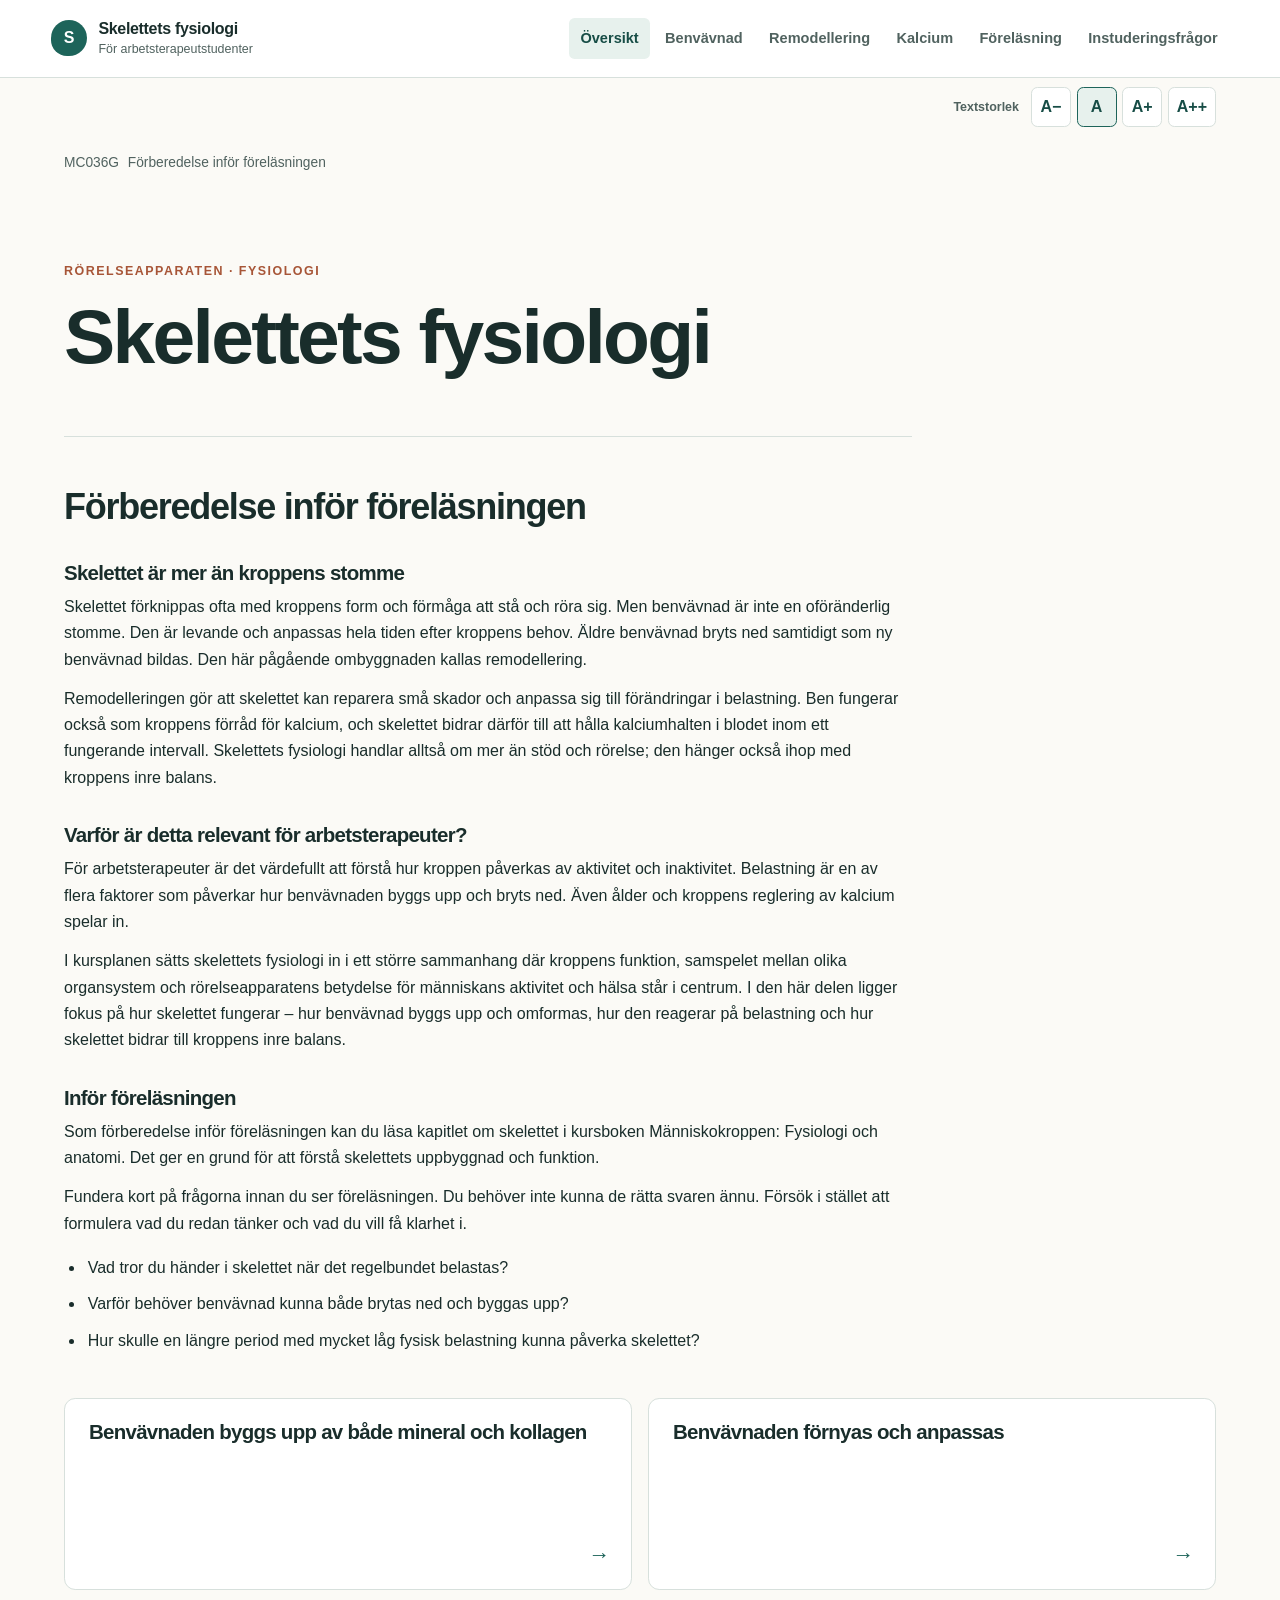
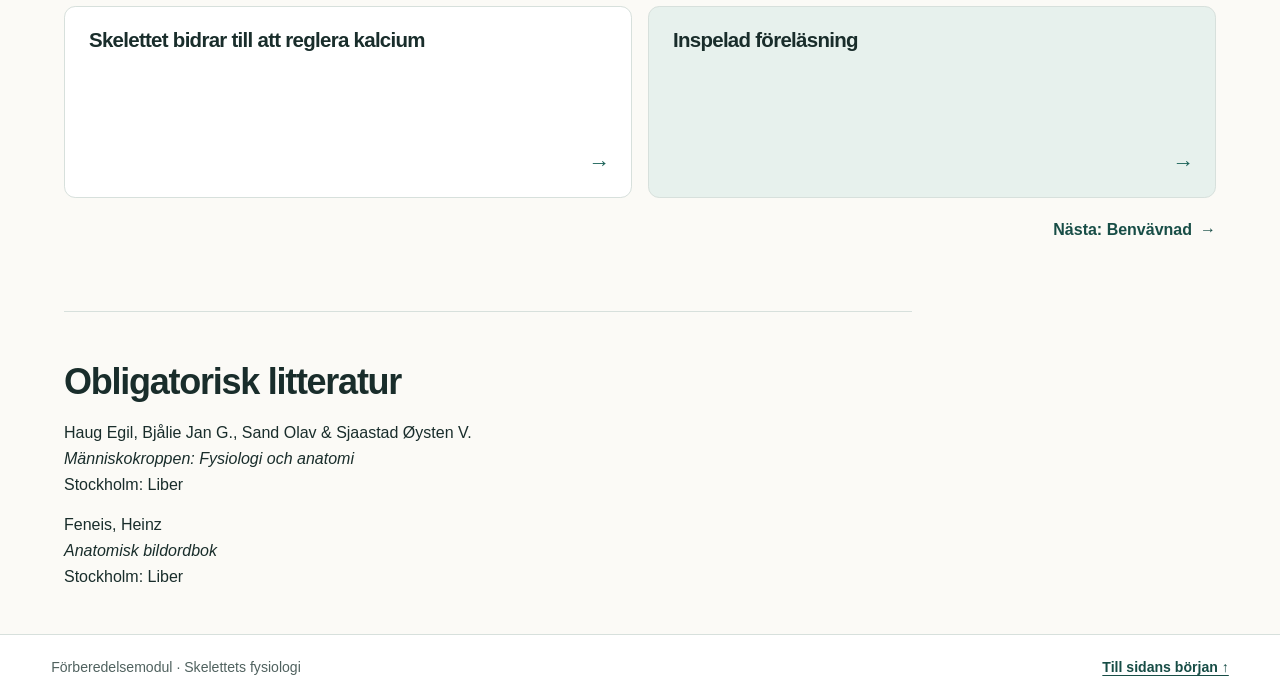
==== index.html @ 3bd1dd03 "Add files via upload Lägg till webbplatsen om skelettets fysiologi." ====
<!doctype html>
<html lang="sv">
<head>
  <meta charset="utf-8">
  <meta name="viewport" content="width=device-width, initial-scale=1">
  <meta name="description" content="Förberedelse inför föreläsningen om skelettets fysiologi för arbetsterapeutstudenter.">
  <title>Skelettets fysiologi | Förberedelse</title>
  <link rel="stylesheet" href="assets/site.css">
  <script src="assets/site.js" defer></script>
</head>
<body>
  <a class="skip-link" href="#main">Hoppa till innehållet</a>
  <header class="site-header">
    <a class="brand" href="index.html" aria-label="Skelettets fysiologi, startsida"><span class="brand-mark" aria-hidden="true">S</span><span><strong>Skelettets fysiologi</strong><small>För arbetsterapeutstudenter</small></span></a>
    <nav class="primary-nav" aria-label="Huvudnavigation"><a href="index.html" aria-current="page">Översikt</a><a href="benvavnad.html">Benvävnad</a><a href="remodellering.html">Remodellering</a><a href="kalcium.html">Kalcium</a><a href="forelasning.html">Föreläsning</a><a href="instuderingsfragor.html">Instuderingsfrågor</a></nav>
  </header>
  <main id="main" class="page-shell">
    <div class="page-topline"><span>MC036G</span><span>Förberedelse inför föreläsningen</span></div>
    <section class="hero">
      <p class="eyebrow">Rörelseapparaten · Fysiologi</p>
      <h1>Skelettets fysiologi</h1>
    </section>
    <section class="content-section narrow-copy">
      <h2>Förberedelse inför föreläsningen</h2>
      <h3>Skelettet är mer än kroppens stomme</h3>
      <p>Skelettet förknippas ofta med kroppens form och förmåga att stå och röra sig. Men benvävnad är inte en oföränderlig stomme. Den är levande och anpassas hela tiden efter kroppens behov. Äldre benvävnad bryts ned samtidigt som ny benvävnad bildas. Den här pågående ombyggnaden kallas remodellering.</p>
      <p>Remodelleringen gör att skelettet kan reparera små skador och anpassa sig till förändringar i belastning. Ben fungerar också som kroppens förråd för kalcium, och skelettet bidrar därför till att hålla kalciumhalten i blodet inom ett fungerande intervall. Skelettets fysiologi handlar alltså om mer än stöd och rörelse; den hänger också ihop med kroppens inre balans.</p>
      <h3>Varför är detta relevant för arbetsterapeuter?</h3>
      <p>För arbetsterapeuter är det värdefullt att förstå hur kroppen påverkas av aktivitet och inaktivitet. Belastning är en av flera faktorer som påverkar hur benvävnaden byggs upp och bryts ned. Även ålder och kroppens reglering av kalcium spelar in.</p>
      <p>I kursplanen sätts skelettets fysiologi in i ett större sammanhang där kroppens funktion, samspelet mellan olika organsystem och rörelseapparatens betydelse för människans aktivitet och hälsa står i centrum. I den här delen ligger fokus på hur skelettet fungerar – hur benvävnad byggs upp och omformas, hur den reagerar på belastning och hur skelettet bidrar till kroppens inre balans.</p>
      <h3>Inför föreläsningen</h3>
      <p>Som förberedelse inför föreläsningen kan du läsa kapitlet om skelettet i kursboken Människokroppen: Fysiologi och anatomi. Det ger en grund för att förstå skelettets uppbyggnad och funktion.</p>
      <p>Fundera kort på frågorna innan du ser föreläsningen. Du behöver inte kunna de rätta svaren ännu. Försök i stället att formulera vad du redan tänker och vad du vill få klarhet i.</p>
      <ul class="question-list">
        <li>Vad tror du händer i skelettet när det regelbundet belastas?</li>
        <li>Varför behöver benvävnad kunna både brytas ned och byggas upp?</li>
        <li>Hur skulle en längre period med mycket låg fysisk belastning kunna påverka skelettet?</li>
      </ul>
    </section>
    <nav class="card-grid topic-links" aria-label="Skelettets fysiologi">
      <a class="topic-card" href="benvavnad.html"><h3>Benvävnaden byggs upp av både mineral och kollagen</h3><span class="card-arrow" aria-hidden="true">→</span></a>
      <a class="topic-card" href="remodellering.html"><h3>Benvävnaden förnyas och anpassas</h3><span class="card-arrow" aria-hidden="true">→</span></a>
      <a class="topic-card" href="kalcium.html"><h3>Skelettet bidrar till att reglera kalcium</h3><span class="card-arrow" aria-hidden="true">→</span></a>
      <a class="topic-card topic-card-accent" href="forelasning.html"><h3>Inspelad föreläsning</h3><span class="card-arrow" aria-hidden="true">→</span></a>
    </nav>
    <nav class="page-navigation" aria-label="Gå vidare"><span></span><a class="next-link" href="benvavnad.html">Nästa: Benvävnad <span aria-hidden="true">→</span></a></nav>
    <section class="content-section narrow-copy literature-section">
      <h2>Obligatorisk litteratur</h2>
      <p>Haug Egil, Bjålie Jan G., Sand Olav &amp; Sjaastad Øysten V.<br><em>Människokroppen: Fysiologi och anatomi</em><br>Stockholm: Liber</p>
      <p>Feneis, Heinz<br><em>Anatomisk bildordbok</em><br>Stockholm: Liber</p>
    </section>
  </main>
  <footer class="site-footer"><p>Förberedelsemodul · Skelettets fysiologi</p><a href="#main">Till sidans början ↑</a></footer>
</body>
</html>
---- assets/site.css ----
@charset "utf-8";
:root {
  color-scheme: light;
  --ink: #192d2b;
  --muted: #50625f;
  --paper: #fbfaf6;
  --surface: #ffffff;
  --line: #d7e0dc;
  --accent: #1d645a;
  --accent-dark: #174d46;
  --accent-soft: #e7f1ed;
  --warm: #a75537;
  --warm-soft: #f5eae3;
  --text-scale: 1;
  font-family: Arial, Helvetica, sans-serif;
  font-size: calc(16px * var(--text-scale));
  line-height: 1.65;
  background: var(--paper);
  color: var(--ink);
}
* { box-sizing: border-box; }
html { scroll-behavior: smooth; }
body { margin: 0; min-width: 320px; }
a { color: var(--accent-dark); text-decoration-thickness: .08em; text-underline-offset: .18em; }
a:hover { color: #0d3d36; }
button, input { font: inherit; }
button:focus-visible, a:focus-visible, input:focus-visible { outline: 3px solid #a75537; outline-offset: 3px; }
.skip-link { position: absolute; top: .6rem; left: .6rem; z-index: 10; transform: translateY(-180%); padding: .65rem 1rem; border-radius: .35rem; background: var(--ink); color: white; }
.skip-link:focus { transform: translateY(0); color: white; }
.site-header { display: flex; align-items: center; justify-content: space-between; gap: 1.5rem; padding: 1.1rem clamp(1rem, 4vw, 3.5rem); background: var(--surface); border-bottom: 1px solid var(--line); }
.brand { display: inline-flex; align-items: center; gap: .7rem; color: var(--ink); text-decoration: none; line-height: 1.25; flex: 0 0 auto; }
.brand strong { display: block; font-size: 1rem; letter-spacing: -.02em; }
.brand small { display: block; margin-top: .18rem; color: var(--muted); font-size: .78rem; }
.brand-mark { display: grid; place-items: center; width: 2.25rem; height: 2.25rem; border-radius: 50% 50% 50% 1rem; background: var(--accent); color: white; font-weight: 700; }
.primary-nav { display: flex; align-items: center; justify-content: flex-end; flex-wrap: wrap; gap: .25rem; }
.primary-nav a { padding: .55rem .7rem; border-radius: .35rem; font-size: .91rem; font-weight: 700; text-decoration: none; color: var(--muted); }
.primary-nav a:hover, .primary-nav a[aria-current="page"] { color: var(--accent-dark); background: var(--accent-soft); }
.page-shell { width: min(100% - 2rem, 72rem); margin: 0 auto; }
.page-topline { display: flex; gap: .55rem; align-items: center; padding: 1.4rem 0 .5rem; color: var(--muted); font-size: .86rem; }
.page-topline a { color: var(--muted); }
.hero { padding: clamp(2.5rem, 7vw, 5rem) 0 3.4rem; max-width: 56rem; }
.eyebrow { margin: 0 0 .65rem; color: var(--warm); font-size: .78rem; font-weight: 700; letter-spacing: .12em; line-height: 1.4; text-transform: uppercase; }
h1, h2, h3 { margin: 0; color: var(--ink); line-height: 1.18; letter-spacing: -.035em; }
h1 { max-width: 16ch; font-size: clamp(2.4rem, 6vw, 4.8rem); }
h2 { font-size: clamp(1.55rem, 3vw, 2.25rem); }
h3 { font-size: 1.28rem; }
p { margin: .8rem 0 0; }
.lead { max-width: 63ch; margin-top: 1.2rem; color: #354a47; font-size: 1.24em; line-height: 1.55; }
.hero > p:not(.eyebrow) { max-width: 68ch; }
.button-link { display: inline-flex; align-items: center; gap: .65rem; margin-top: 1.5rem; padding: .75rem 1rem; border-radius: .4rem; background: var(--accent); color: white; font-weight: 700; text-decoration: none; }
.button-link:hover { background: var(--accent-dark); color: white; }
.content-section { padding: 2.7rem 0; border-top: 1px solid var(--line); }
.two-column { display: grid; grid-template-columns: minmax(0, 1.15fr) minmax(18rem, .85fr); gap: clamp(1.5rem, 5vw, 4.5rem); align-items: start; }
.reading-card, .question-panel { padding: 1.5rem; border: 1px solid var(--line); border-radius: .7rem; background: var(--surface); }
.reading-card h2 { font-size: 1.4rem; }
.card-icon { display: inline-grid; place-items: center; width: 2.2rem; height: 2.2rem; margin-bottom: .9rem; border-radius: 50%; background: var(--accent-soft); color: var(--accent-dark); font-size: 1.25rem; font-weight: 700; }
.book-reference { padding-top: .9rem; border-top: 1px solid var(--line); color: var(--muted); font-size: .92rem; }
.reflection-box { margin: 0 0 2.5rem; padding: 1.8rem clamp(1.1rem, 3vw, 2rem); border: 0; border-left: .28rem solid var(--warm); border-radius: .25rem .7rem .7rem .25rem; background: var(--warm-soft); }
.question-list { display: grid; gap: .65rem; margin: 1.1rem 0 0; padding-left: 1.3rem; }
.question-list li { padding-left: .18rem; }
.section-heading { display: flex; justify-content: space-between; align-items: end; gap: 2rem; margin-bottom: 1.3rem; }
.section-heading > p { max-width: 38ch; margin: 0; color: var(--muted); }
.card-grid { display: grid; grid-template-columns: repeat(2, minmax(0, 1fr)); gap: 1rem; }
.topic-card { position: relative; display: block; min-height: 12rem; padding: 1.35rem 1.5rem 1.65rem; border: 1px solid var(--line); border-radius: .7rem; background: var(--surface); color: var(--ink); text-decoration: none; transition: transform .18s ease, box-shadow .18s ease, border-color .18s ease; }
.topic-card:hover { transform: translateY(-2px); border-color: #91b5aa; box-shadow: 0 .5rem 1.3rem #172e2a12; color: var(--ink); }
.topic-number { display: inline-block; margin-bottom: .75rem; color: var(--warm); font-size: .75rem; font-weight: 700; letter-spacing: .12em; }
.topic-card p { max-width: 45ch; color: var(--muted); }
.card-arrow { position: absolute; right: 1.3rem; bottom: 1rem; color: var(--accent); font-size: 1.35rem; }
.topic-card-accent { background: var(--accent-soft); }
.page-intro { padding: 2.5rem 0 2.7rem; }
.page-intro h1 { max-width: 20ch; font-size: clamp(2.3rem, 5vw, 3.65rem); }
.page-intro .lead { max-width: 60ch; }
.narrow-copy { max-width: 53rem; }
.narrow-copy h2 { margin-top: .4rem; }
.narrow-copy h2 + p { margin-top: 1rem; }
.narrow-copy h3 { margin-top: 2rem; margin-bottom: .55rem; }
.narrow-copy h3 + p { margin-top: 0; }
.literature-section { margin-top: 1.2rem; }
.figure-card { margin: .5rem 0 2.4rem; padding: .75rem; border: 1px solid var(--line); border-radius: .75rem; background: var(--surface); }
.figure-card img { display: block; width: 100%; height: auto; aspect-ratio: 16 / 9; object-fit: contain; border-radius: .45rem; background: #f7f7f3; }
.figure-card figcaption { max-width: 80ch; padding: .85rem .55rem .35rem; color: var(--muted); font-size: .94rem; line-height: 1.55; }
.figure-card figcaption strong { color: var(--ink); }
.insight-panel { padding: 1.8rem; border: 0; border-radius: .7rem; background: var(--accent-soft); }
.insight-panel h2 { max-width: 16ch; }
.takeaway { margin: 2.4rem 0; padding: 1.4rem 1.6rem; border-radius: .6rem; background: #f1efe7; }
.takeaway > p:not(.eyebrow) { max-width: 65ch; font-size: 1.08em; }
.takeaway a { display: inline-block; margin-top: 1rem; font-weight: 700; }
.page-navigation { display: flex; justify-content: space-between; gap: 1rem; padding: 1.2rem 0 3rem; }
.previous-link, .next-link { display: inline-flex; align-items: center; gap: .5rem; max-width: 48%; font-weight: 700; text-decoration: none; }
.site-footer { display: flex; justify-content: space-between; gap: 1rem; padding: 1.3rem clamp(1rem, 4vw, 3.5rem); border-top: 1px solid var(--line); background: var(--surface); color: var(--muted); font-size: .88rem; }
.site-footer p { margin: 0; }
.site-footer a { font-weight: 700; }
.lecture-guidance { padding-top: 1.8rem; }
.lecture-guidance h2 { font-size: 1.55rem; }
.question-panel { background: var(--accent-soft); }
.video-section { padding-top: 2rem; }
.video-frame { position: relative; display: grid; place-items: center; width: 100%; aspect-ratio: 16 / 9; overflow: hidden; border: 1px solid #ced8d4; border-radius: .75rem; background: #e9eeeb; }
.video-placeholder { display: grid; justify-items: center; padding: 1rem; text-align: center; color: var(--muted); }
.video-placeholder p { margin-top: .8rem; color: var(--ink); font-size: 1.2rem; font-weight: 700; }
.video-placeholder small { display: block; margin-top: .3rem; font-size: .9rem; }
.play-symbol { display: grid; place-items: center; width: 3.5rem; height: 3.5rem; border-radius: 50%; background: var(--accent); color: white; padding-left: .2rem; }
.video-frame iframe { position: absolute; inset: 0; width: 100%; height: 100%; border: 0; }
.video-note { color: var(--muted); }
.text-size-tools { display: flex; align-items: center; justify-content: flex-end; gap: .35rem; width: min(100% - 2rem, 72rem); margin: .45rem auto 0; padding: .15rem 0; }
.text-size-tools span { padding: 0 .4rem; color: var(--muted); font-size: .78rem; font-weight: 700; }
.text-size-tools button { min-width: 2.5rem; min-height: 2.5rem; padding: .25rem .5rem; border: 1px solid var(--line); border-radius: .4rem; background: white; color: var(--accent-dark); font-weight: 700; cursor: pointer; }
.text-size-tools button:hover, .text-size-tools button[aria-pressed="true"] { border-color: var(--accent); background: var(--accent-soft); }
.sr-only { position: absolute; width: 1px; height: 1px; padding: 0; margin: -1px; overflow: hidden; clip: rect(0,0,0,0); white-space: nowrap; border: 0; }
@media (max-width: 800px) {
  .site-header { align-items: flex-start; flex-direction: column; gap: .85rem; }
  .primary-nav { justify-content: flex-start; width: 100%; }
  .primary-nav a { padding: .5rem .6rem; }
  .two-column { grid-template-columns: 1fr; gap: 1.5rem; }
  .section-heading { align-items: flex-start; flex-direction: column; gap: .7rem; }
}
@media (max-width: 560px) {
  .page-shell { width: min(100% - 1.25rem, 72rem); }
  .card-grid { grid-template-columns: 1fr; }
  .topic-card { min-height: 10rem; }
  .page-navigation { padding-bottom: 4.5rem; }
  .previous-link, .next-link { max-width: 50%; font-size: .9rem; }
  .site-footer { flex-direction: column; }
  .text-size-tools { width: min(100% - 1.25rem, 72rem); }
  .text-size-tools span { font-size: .72rem; }
  .text-size-tools button { min-width: 2.25rem; min-height: 2.25rem; }
  .figure-card { padding: .45rem; }
  .figure-card figcaption { padding: .75rem .35rem .25rem; }
}
@media (prefers-reduced-motion: reduce) {
  html { scroll-behavior: auto; }
  *, *::before, *::after { transition-duration: .01ms !important; animation-duration: .01ms !important; animation-iteration-count: 1 !important; }
}

/* Utfällbara instuderingsfrågor */
.question-section { border-top: 1px solid var(--line); padding: 2.1rem 0 3rem; }
.study-questions { display: grid; gap: .8rem; max-width: 58rem; margin: 0 auto; }
.study-question { overflow: hidden; border: 1px solid #173e38; border-radius: .7rem; background: var(--surface); box-shadow: 0 .2rem .7rem #172e2a10; }
.study-question summary { display: grid; grid-template-columns: minmax(0, 1fr) 1.5rem; align-items: center; gap: .8rem; min-height: 4rem; padding: .9rem 1rem; background: var(--accent-dark); color: #fff; font-weight: 700; line-height: 1.45; cursor: pointer; list-style: none; }
.study-question summary::-webkit-details-marker { display: none; }
.study-question summary::after { content: "+"; justify-self: center; font-size: 1.5rem; font-weight: 400; line-height: 1; }
.study-question[open] summary::after { content: "−"; }
.study-question summary:hover { background: #103e37; }
.study-question summary:focus-visible { position: relative; z-index: 1; outline: 3px solid var(--warm); outline-offset: -4px; }
.question-text { min-width: 0; }
.question-hint { padding: .15rem 1.15rem 1rem 4.15rem; border-top: 1px solid #d3e1dc; background: var(--accent-soft); color: var(--ink); }
.question-hint p { max-width: 68ch; margin: .8rem 0 0; }
.question-hint strong { color: var(--accent-dark); }
@media (max-width: 560px) {
  .study-question summary { grid-template-columns: minmax(0, 1fr) 1.25rem; gap: .65rem; padding: .8rem .7rem; }
  .question-hint { padding-left: .9rem; }
}
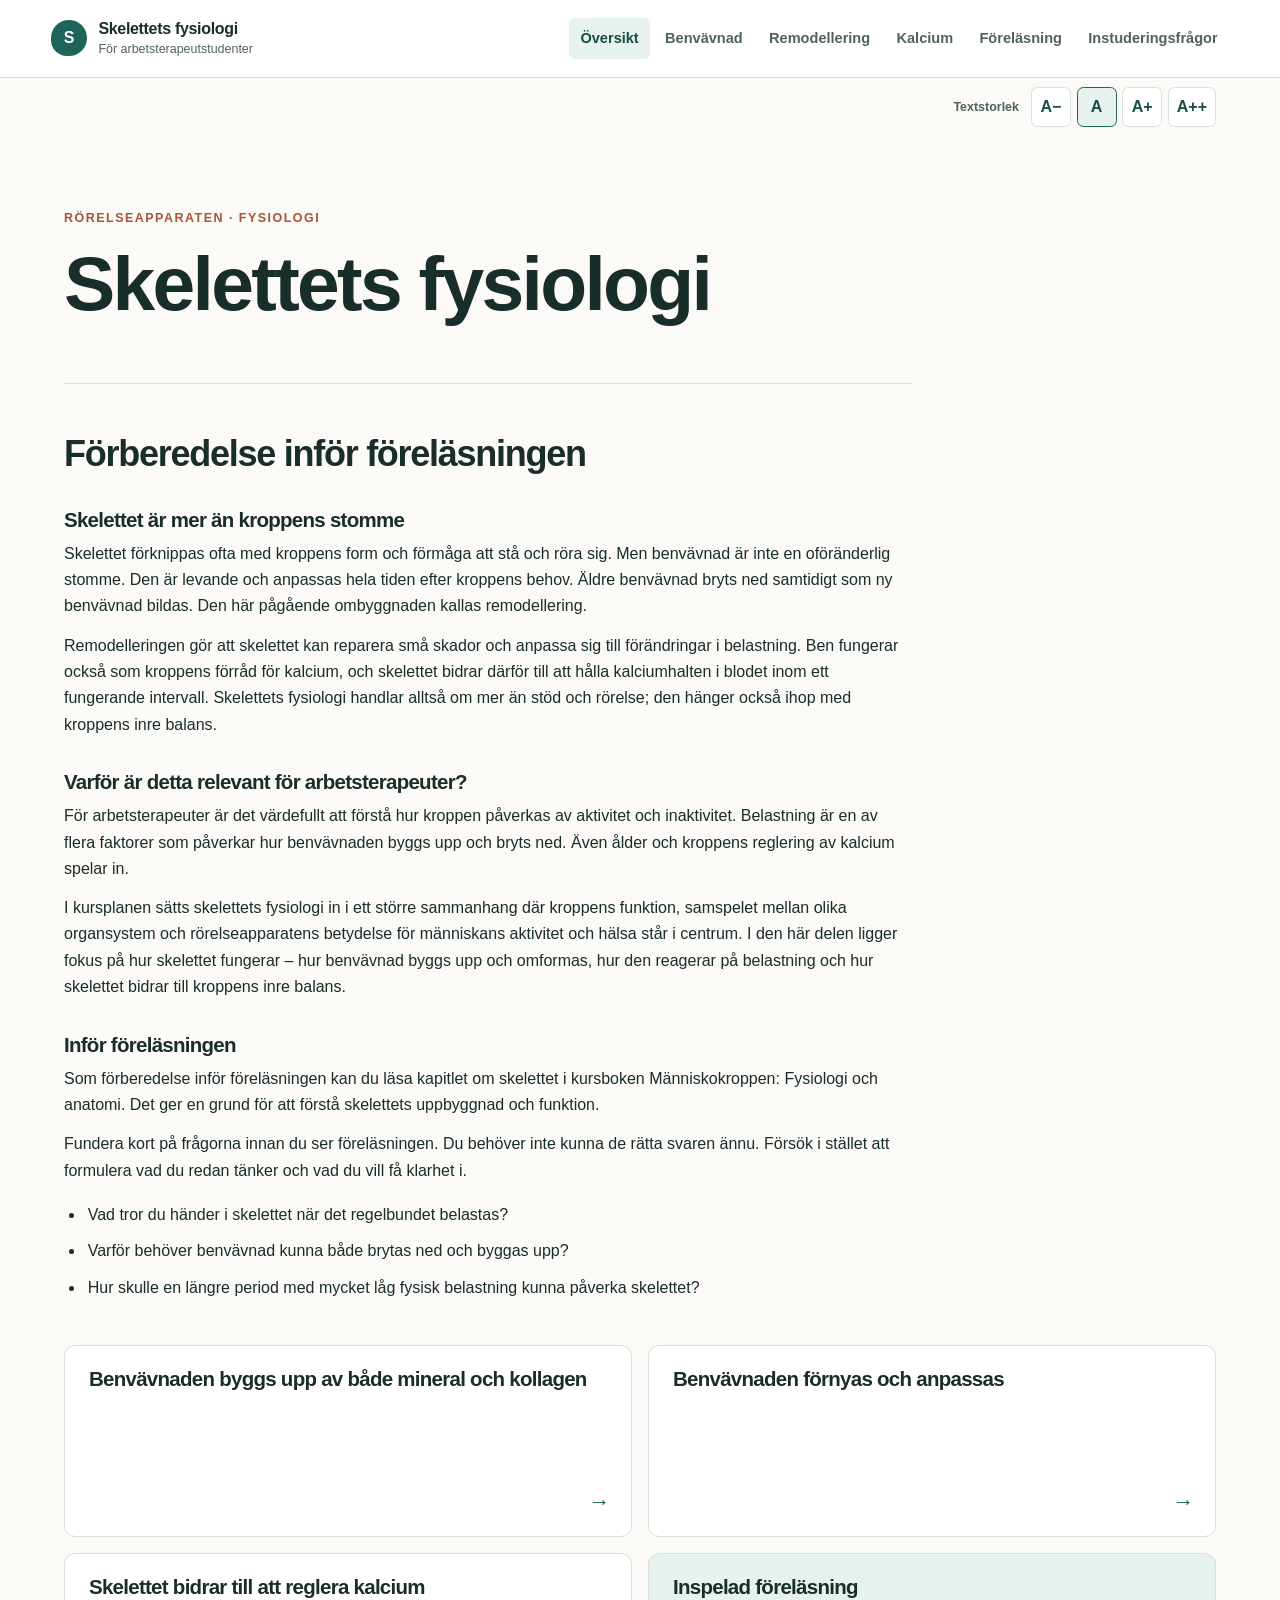
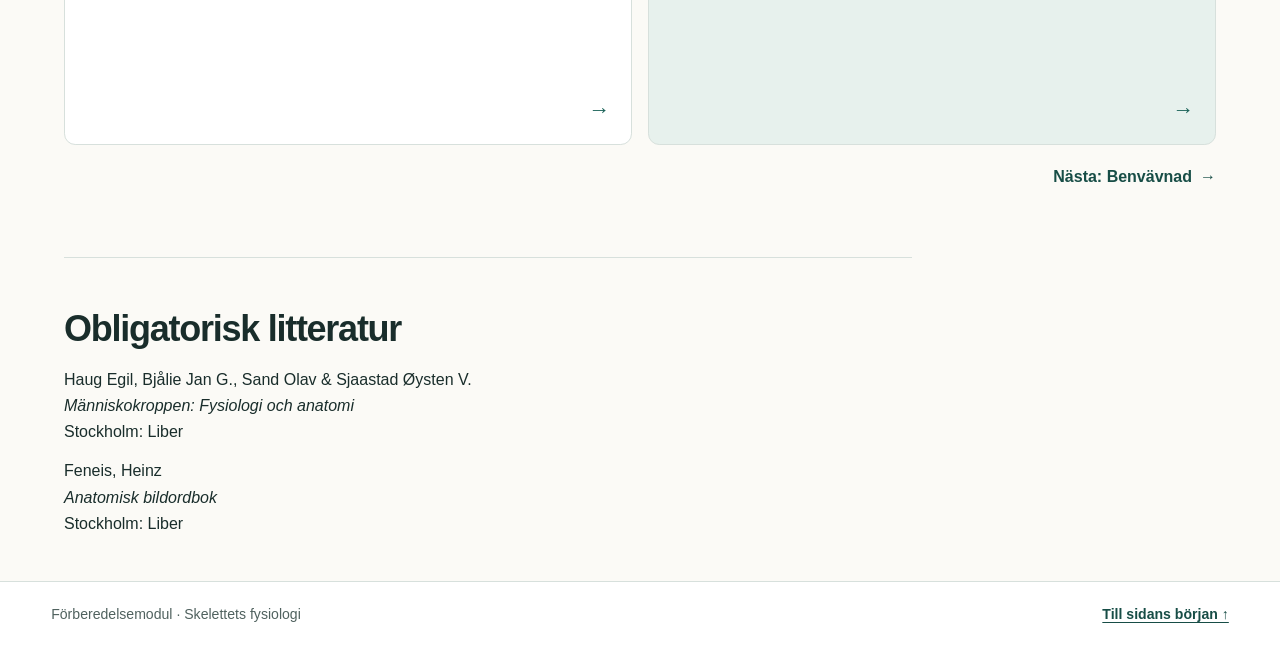
==== commit 8c216a7d: "Ta bort kursraden från översiktssidan" ====
--- a/index.html
+++ b/index.html
@@ -15,7 +15,6 @@
     <nav class="primary-nav" aria-label="Huvudnavigation"><a href="index.html" aria-current="page">Översikt</a><a href="benvavnad.html">Benvävnad</a><a href="remodellering.html">Remodellering</a><a href="kalcium.html">Kalcium</a><a href="forelasning.html">Föreläsning</a><a href="instuderingsfragor.html">Instuderingsfrågor</a></nav>
   </header>
   <main id="main" class="page-shell">
-    <div class="page-topline"><span>MC036G</span><span>Förberedelse inför föreläsningen</span></div>
     <section class="hero">
       <p class="eyebrow">Rörelseapparaten · Fysiologi</p>
       <h1>Skelettets fysiologi</h1>
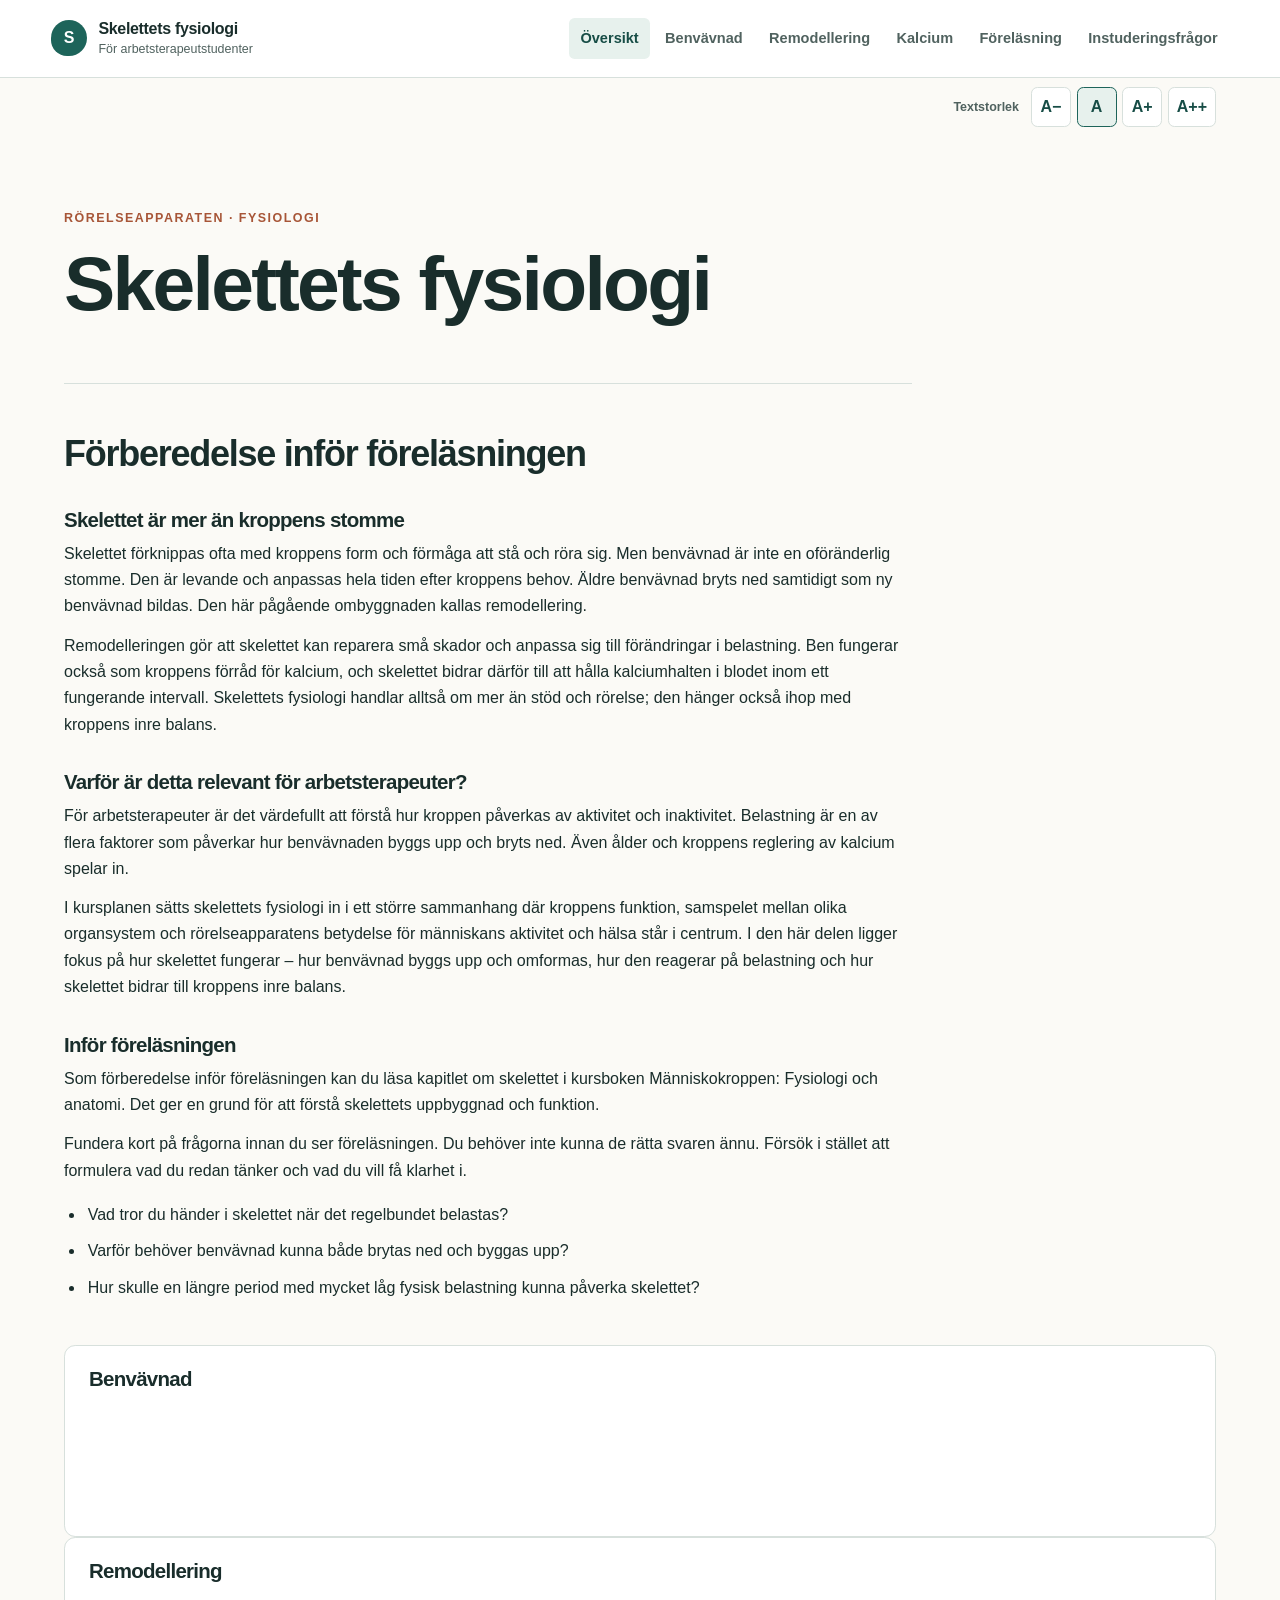
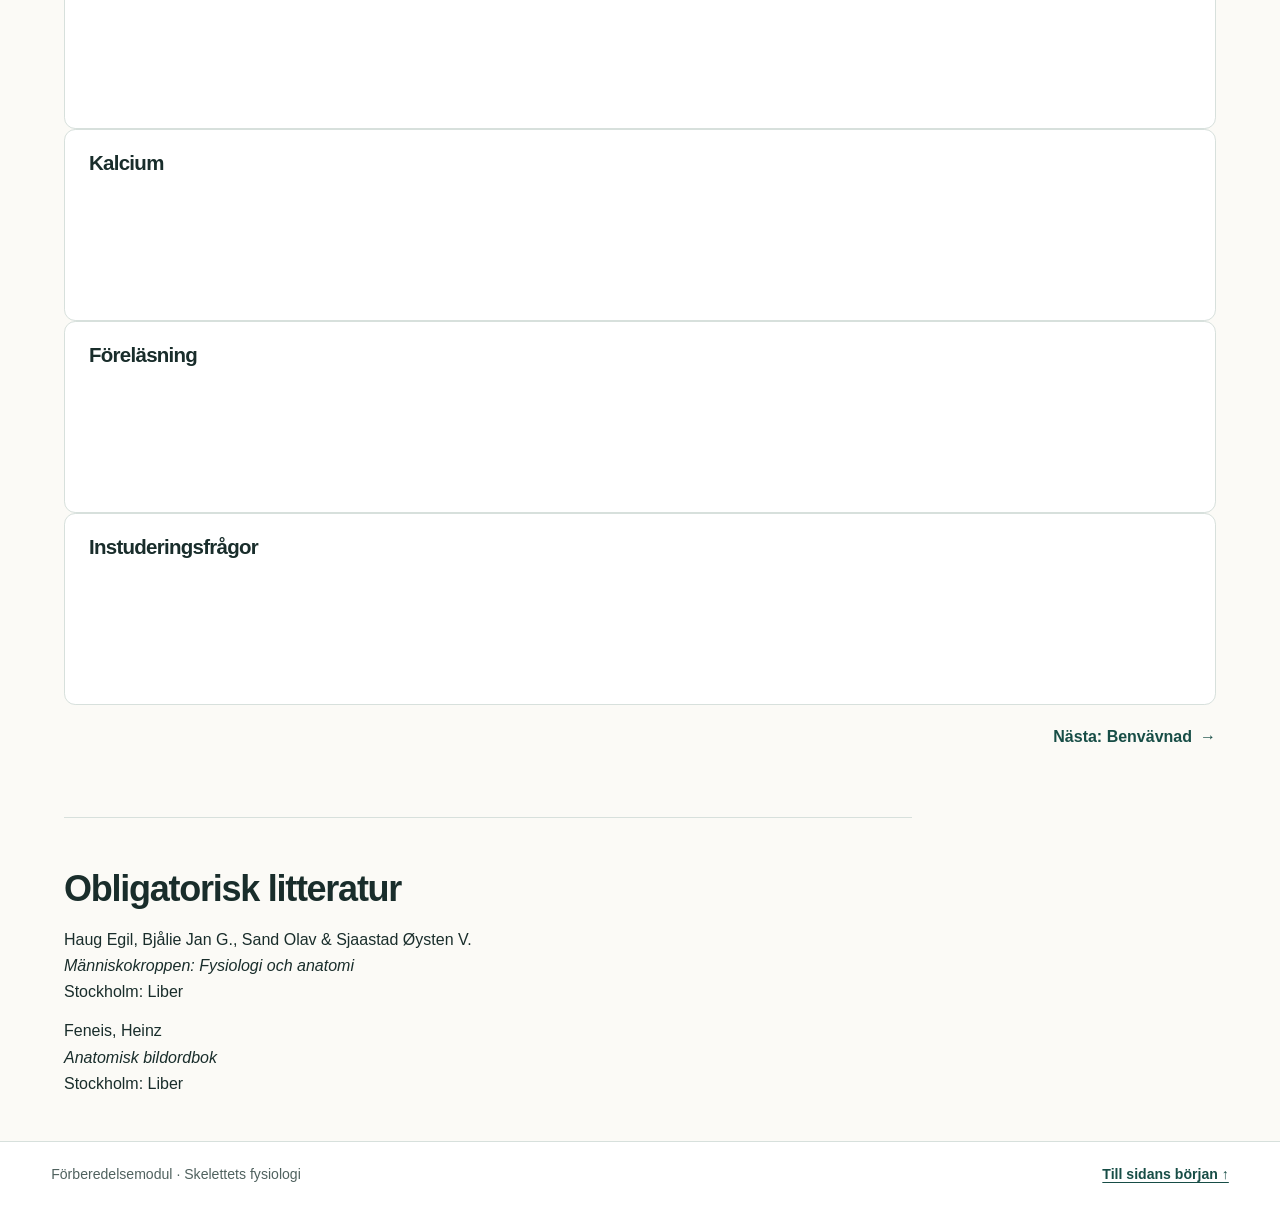
==== commit 6713b113: "Gör översiktens genvägar kompakta och lägg till instuderingsfrågor" ====
--- a/index.html
+++ b/index.html
@@ -36,11 +36,12 @@
         <li>Hur skulle en längre period med mycket låg fysisk belastning kunna påverka skelettet?</li>
       </ul>
     </section>
-    <nav class="card-grid topic-links" aria-label="Skelettets fysiologi">
-      <a class="topic-card" href="benvavnad.html"><h3>Benvävnaden byggs upp av både mineral och kollagen</h3><span class="card-arrow" aria-hidden="true">→</span></a>
-      <a class="topic-card" href="remodellering.html"><h3>Benvävnaden förnyas och anpassas</h3><span class="card-arrow" aria-hidden="true">→</span></a>
-      <a class="topic-card" href="kalcium.html"><h3>Skelettet bidrar till att reglera kalcium</h3><span class="card-arrow" aria-hidden="true">→</span></a>
-      <a class="topic-card topic-card-accent" href="forelasning.html"><h3>Inspelad föreläsning</h3><span class="card-arrow" aria-hidden="true">→</span></a>
+    <nav class="topic-links" aria-label="Genvägar till innehållet">
+      <a class="topic-card" href="benvavnad.html"><h3>Benvävnad</h3></a>
+      <a class="topic-card" href="remodellering.html"><h3>Remodellering</h3></a>
+      <a class="topic-card" href="kalcium.html"><h3>Kalcium</h3></a>
+      <a class="topic-card" href="forelasning.html"><h3>Föreläsning</h3></a>
+      <a class="topic-card" href="instuderingsfragor.html"><h3>Instuderingsfrågor</h3></a>
     </nav>
     <nav class="page-navigation" aria-label="Gå vidare"><span></span><a class="next-link" href="benvavnad.html">Nästa: Benvävnad <span aria-hidden="true">→</span></a></nav>
     <section class="content-section narrow-copy literature-section">
